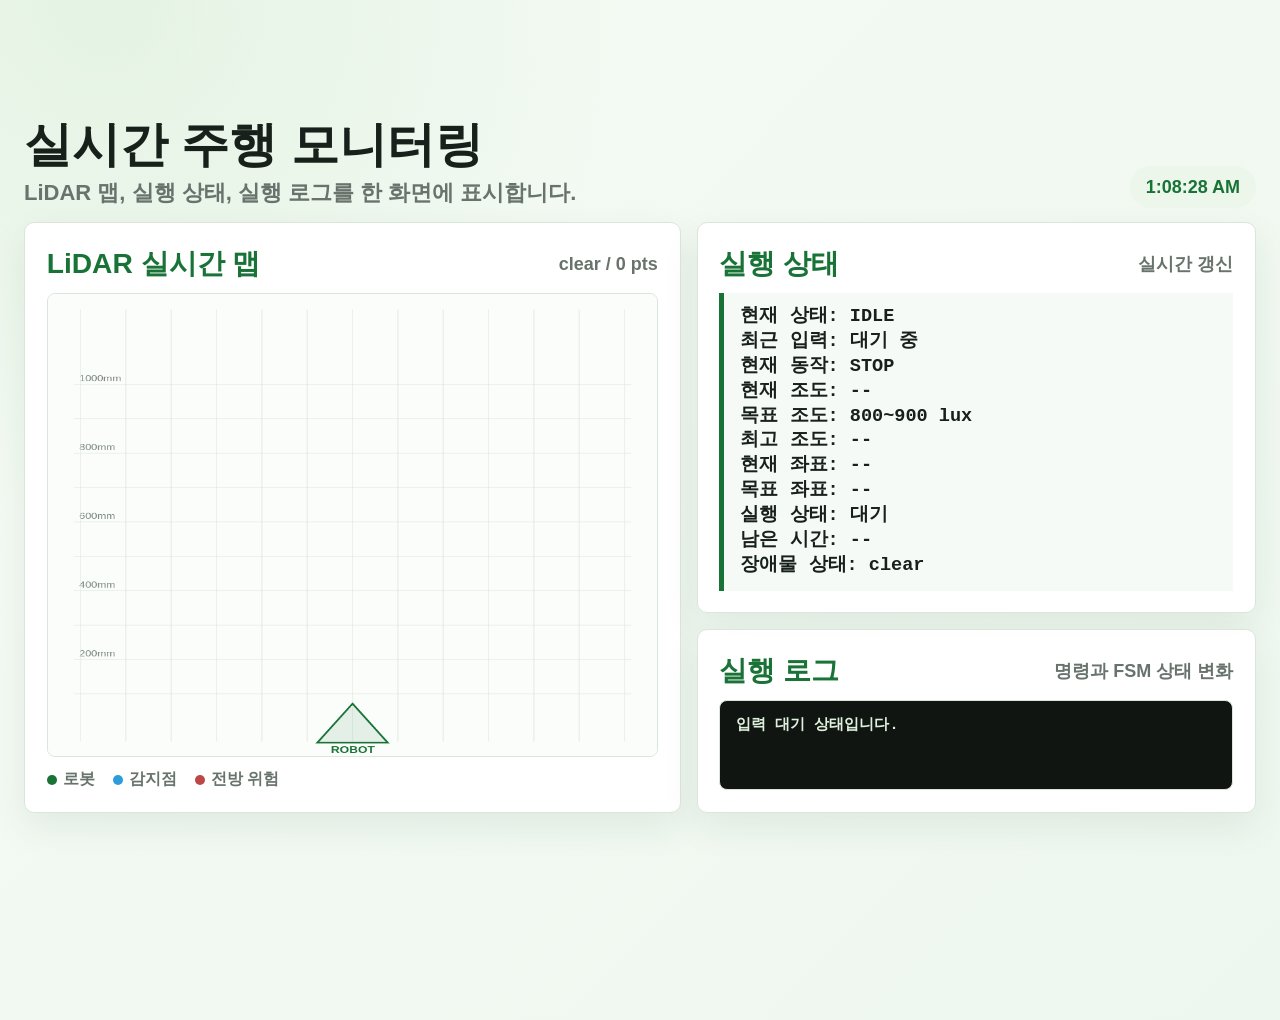
==== static/film_capture.html @ e976ab4d "Add combined film capture view" ====
<!doctype html>
<html lang="ko">
<head>
  <meta charset="utf-8">
  <meta name="viewport" content="width=device-width, initial-scale=1">
  <title>OnPlant Film Capture</title>
  <link rel="stylesheet" href="/static/film_capture.css?v=film4">
</head>
<body class="film-capture">
  <main class="film-page film-wide film-combined-page">
    <header class="film-title">
      <div>
        <h1>실시간 주행 모니터링</h1>
        <p>LiDAR 맵, 실행 상태, 실행 로그를 한 화면에 표시합니다.</p>
      </div>
      <div class="film-clock" id="filmClock">--:--:--</div>
    </header>

    <section class="film-combined-grid">
      <article class="panel film-panel film-lidar-panel film-combined-lidar">
        <div class="film-section-head">
          <h2>LiDAR 실시간 맵</h2>
          <span class="film-meta" id="filmObstacle">clear / 0 pts</span>
        </div>
        <canvas id="filmLidarCanvas" width="900" height="900"></canvas>
        <div class="film-lidar-legend">
          <span><i class="dot robot"></i>로봇</span>
          <span><i class="dot point"></i>감지점</span>
          <span><i class="dot danger"></i>전방 위험</span>
        </div>
      </article>

      <aside class="film-combined-side">
        <article class="panel film-panel film-status-panel">
          <div class="film-section-head">
            <h2>실행 상태</h2>
            <span class="film-meta">실시간 갱신</span>
          </div>
          <pre id="filmStatus" class="film-status">현재 상태: IDLE
최근 입력: 대기 중
현재 동작: STOP
현재 조도: --
목표 조도: --
최고 조도: --
현재 좌표: --
목표 좌표: --
실행 상태: 대기
남은 시간: --
장애물 상태: clear</pre>
        </article>

        <article class="panel film-panel film-terminal-panel">
          <div class="film-section-head">
            <h2>실행 로그</h2>
            <span class="film-meta">명령과 FSM 상태 변화</span>
          </div>
          <pre id="filmLogRows" class="film-terminal">입력 대기 상태입니다.</pre>
        </article>
      </aside>
    </section>
  </main>
  <script src="/static/film_capture.js?v=film2"></script>
</body>
</html>
---- static/film_capture.css ----
@import url("/static/styles.css?v=web19");

body.film-capture {
  min-height: 100vh;
  overflow: hidden;
  background:
    radial-gradient(circle at 8% 0%, rgba(220, 239, 219, .68), transparent 34%),
    linear-gradient(135deg, #f5fbf4 0%, #eef7ef 100%);
}

.film-page {
  width: min(980px, calc(100vw - 56px));
  height: calc(100vh - 56px);
  min-height: 620px;
  margin: 28px auto;
  display: grid;
  grid-template-rows: auto minmax(0, 1fr);
  gap: 14px;
}

.film-square {
  width: min(900px, calc(100vw - 48px), calc(100vh - 48px));
  aspect-ratio: 1 / 1;
  height: auto;
  min-height: 0;
  margin: 24px auto;
}

.film-title {
  display: grid;
  grid-template-columns: minmax(0, 1fr) auto;
  align-items: end;
  gap: 18px;
}

.film-title h1 {
  margin: 0;
  color: var(--ink);
  font-size: clamp(34px, 4vw, 48px);
  line-height: 1.05;
}

.film-title p {
  margin: 8px 0 0;
  color: var(--muted);
  font-size: clamp(17px, 2vw, 22px);
  font-weight: 900;
}

.film-clock {
  display: inline-flex;
  align-items: center;
  min-height: 42px;
  padding: 0 16px;
  border-radius: 999px;
  background: var(--soft);
  color: var(--green);
  font-size: 18px;
  font-weight: 900;
  white-space: nowrap;
}

.film-panel {
  min-height: 0;
  display: flex;
  flex-direction: column;
  padding: clamp(20px, 2.4vw, 28px);
}

.film-section-head {
  display: flex;
  align-items: center;
  justify-content: space-between;
  gap: 16px;
  margin-bottom: 14px;
}

.film-section-head h2 {
  margin: 0;
  color: var(--green);
  font-size: clamp(28px, 3vw, 38px);
}

.film-meta {
  color: var(--muted);
  font-size: 18px;
  font-weight: 900;
}

.film-lidar-panel canvas {
  width: 100%;
  flex: 1;
  min-height: 0;
  display: block;
  border: 1px solid var(--line);
  border-radius: 8px;
  background: #fbfdfb;
}

.film-lidar-legend {
  display: flex;
  gap: 18px;
  margin-top: 12px;
  color: var(--muted);
  font-size: 16px;
  font-weight: 900;
}

.film-log-layout {
  min-height: 0;
  display: grid;
  grid-template-rows: auto minmax(0, 1fr);
  gap: 14px;
}

.film-terminal-section {
  min-height: 0;
  display: flex;
  flex-direction: column;
}

.film-status {
  border-left: 5px solid var(--green);
  background: #f6faf6;
  color: var(--ink);
  padding: 14px 18px;
  margin: 0;
  white-space: pre-wrap;
  font-family: Consolas, "Courier New", monospace;
  font-size: clamp(19px, 2.1vw, 25px);
  line-height: 1.42;
  font-weight: 900;
}

.film-terminal {
  min-height: 0;
  overflow: auto;
  border: 1px solid var(--line);
  border-radius: 8px;
  background: #101512;
  color: #dff1dd;
  padding: 18px 20px;
  margin: 0;
  white-space: pre-wrap;
  word-break: keep-all;
  font-family: Consolas, "Courier New", monospace;
  font-size: clamp(17px, 1.8vw, 22px);
  line-height: 1.6;
  font-weight: 900;
}

@media (max-width: 780px) {
  body.film-capture {
    overflow: auto;
  }

  .film-page {
    width: calc(100vw - 24px);
    height: auto;
    min-height: 100vh;
    margin: 12px auto;
  }

  .film-square {
    height: auto;
    min-height: 0;
  }

  .film-title {
    grid-template-columns: 1fr;
  }
}


.film-wide {
  width: min(1380px, calc(100vw - 48px));
  height: auto;
  aspect-ratio: 16 / 9;
  min-height: 0;
  margin: 120px auto 24px;
}

.film-combined-page {
  grid-template-rows: auto minmax(0, 1fr);
}

.film-combined-grid {
  min-height: 0;
  display: grid;
  grid-template-columns: minmax(0, 1.08fr) minmax(360px, .92fr);
  gap: 16px;
}

.film-combined-lidar {
  min-width: 0;
}

.film-combined-lidar canvas {
  aspect-ratio: 1 / 1;
  height: auto;
  max-height: 100%;
}

.film-combined-side {
  min-height: 0;
  min-width: 0;
  display: grid;
  grid-template-rows: auto minmax(0, 1fr);
  gap: 16px;
}

.film-status-panel {
  padding-bottom: 18px;
}

.film-terminal-panel {
  min-height: 0;
}

.film-combined-page .film-panel {
  padding: clamp(16px, 1.7vw, 22px);
}

.film-combined-page .film-section-head {
  margin-bottom: 10px;
}

.film-combined-page .film-section-head h2 {
  font-size: clamp(24px, 2.2vw, 34px);
}

.film-combined-page .film-status {
  font-size: clamp(17px, 1.45vw, 22px);
  line-height: 1.34;
  padding: 12px 16px;
}

.film-combined-page .film-terminal {
  flex: 1;
  font-size: clamp(14px, 1.18vw, 18px);
  line-height: 1.42;
  padding: 14px 16px;
}

@media (max-width: 980px) {
  .film-wide {
    width: calc(100vw - 24px);
    aspect-ratio: auto;
    min-height: 100vh;
  }

  .film-combined-grid {
    grid-template-columns: 1fr;
  }
}
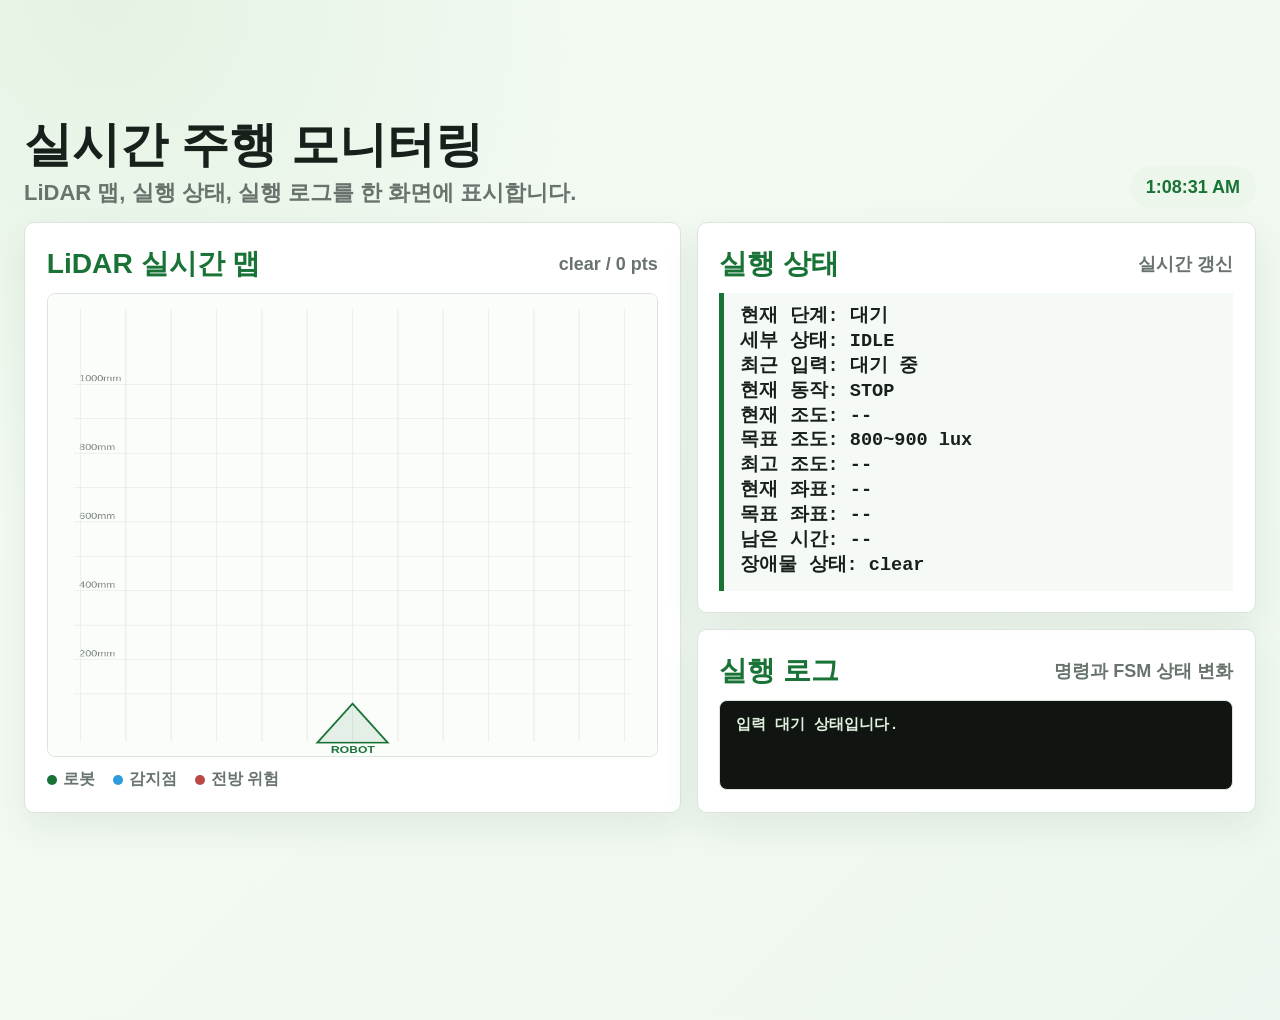
==== commit 47b175ea: "Add film capture status and camera feed support" ====
--- a/static/film_capture.html
+++ b/static/film_capture.html
@@ -4,7 +4,7 @@
   <meta charset="utf-8">
   <meta name="viewport" content="width=device-width, initial-scale=1">
   <title>OnPlant Film Capture</title>
-  <link rel="stylesheet" href="/static/film_capture.css?v=film4">
+  <link rel="stylesheet" href="/static/film_capture.css?v=film5">
 </head>
 <body class="film-capture">
   <main class="film-page film-wide film-combined-page">
@@ -59,7 +59,7 @@
       </aside>
     </section>
   </main>
-  <script src="/static/film_capture.js?v=film2"></script>
+  <script src="/static/film_capture.js?v=film3"></script>
 </body>
 </html>
 
